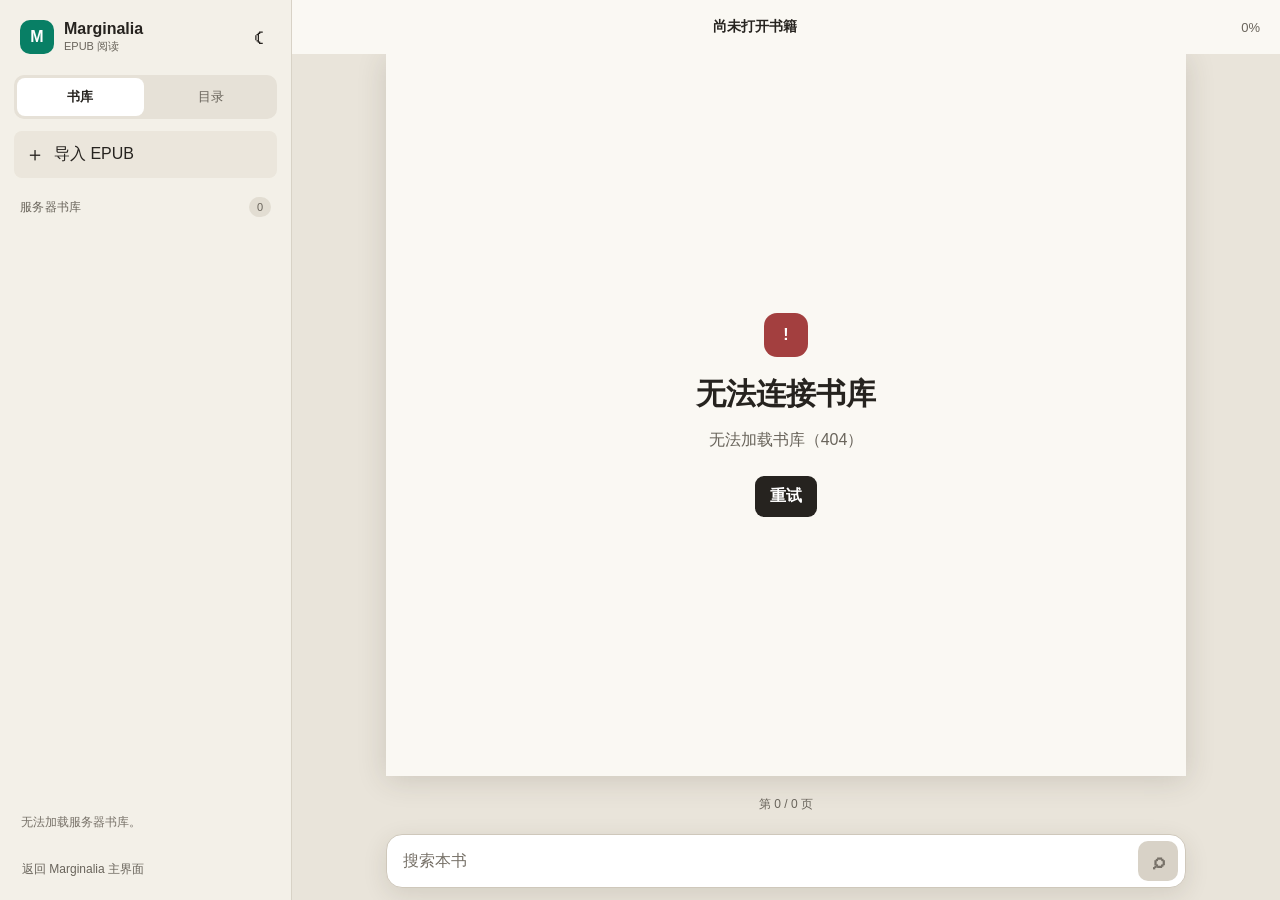
==== frontend/book-chat/index.html @ 5026e67f "Add GPT-style EPUB reader" ====
<!DOCTYPE html>
<html lang="zh-CN">
<head>
  <meta charset="UTF-8">
  <meta name="viewport" content="width=device-width, initial-scale=1.0, viewport-fit=cover">
  <meta name="theme-color" content="#171717">
  <script>
    try {
      const savedTheme = localStorage.getItem('marginalia.chatReader.theme');
      const theme = savedTheme === 'light' || savedTheme === 'dark'
        ? savedTheme
        : matchMedia('(prefers-color-scheme: light)').matches ? 'light' : 'dark';
      document.documentElement.dataset.theme = theme;
      document.querySelector('meta[name="theme-color"]').content = theme === 'light' ? '#faf8f3' : '#171717';
    } catch (_error) {}
  </script>
  <meta name="description" content="Marginalia EPUB 阅读器">
  <title>EPUB 阅读 · Marginalia</title>
  <link rel="stylesheet" href="style.css">
</head>
<body>
  <div class="app-shell">
    <aside class="sidebar" id="sidebar" aria-label="书库与目录" aria-hidden="false">
      <div class="sidebar-header">
        <a class="brand" href="/book-chat/" aria-label="Marginalia EPUB 阅读首页">
          <span class="brand-mark" aria-hidden="true">M</span>
          <span><strong>Marginalia</strong><small>EPUB 阅读</small></span>
        </a>
        <div class="sidebar-header-actions">
          <button class="icon-button theme-toggle" id="theme-toggle" type="button" aria-label="切换到浅色模式" title="切换到浅色模式">
            <span id="theme-icon" aria-hidden="true">☀</span>
          </button>
          <button class="icon-button mobile-only" id="close-sidebar" type="button" aria-label="关闭侧栏">×</button>
        </div>
      </div>

      <div class="sidebar-tabs" role="tablist" aria-label="阅读导航">
        <button class="sidebar-tab" id="library-tab" type="button" role="tab" aria-selected="true" aria-controls="library-panel" tabindex="0">书库</button>
        <button class="sidebar-tab" id="toc-tab" type="button" role="tab" aria-selected="false" aria-controls="toc-panel" tabindex="-1">目录</button>
      </div>

      <section class="sidebar-panel library-panel" id="library-panel" role="tabpanel" aria-labelledby="library-tab">
        <div class="sidebar-actions">
          <input id="epub-input" type="file" accept=".epub,application/epub+zip" hidden>
          <button class="primary-sidebar-button" id="import-button" type="button">
            <span aria-hidden="true">＋</span><span>导入 EPUB</span>
          </button>
        </div>
        <div class="section-heading">
          <h2>服务器书库</h2>
          <span id="library-count" aria-label="书籍数量">0</span>
        </div>
        <div class="book-list" id="book-list" role="list" aria-live="polite"></div>
        <p class="sidebar-empty" id="library-empty" role="status">正在连接书库…</p>
      </section>

      <section class="sidebar-panel toc-panel" id="toc-panel" role="tabpanel" aria-labelledby="toc-tab" hidden>
        <div class="toc-book-summary" aria-live="polite">
          <strong id="toc-book-title">尚未打开书籍</strong>
          <span id="toc-book-author">选择书库中的 EPUB</span>
        </div>
        <nav class="toc-list" id="toc-list" aria-label="当前书章节目录"></nav>
        <p class="sidebar-empty" id="toc-empty">打开一本书后显示目录。</p>
      </section>

      <a class="back-link" href="/index.html">返回 Marginalia 主界面</a>
    </aside>

    <button class="backdrop" id="backdrop" type="button" aria-label="关闭侧栏" hidden></button>

    <main class="reader-main">
      <header class="topbar">
        <button class="icon-button mobile-only" id="open-sidebar" type="button" aria-label="打开书库与目录" aria-controls="sidebar" aria-expanded="false">☰</button>
        <h1 id="chapter-title" aria-live="polite">尚未打开书籍</h1>
        <span class="progress-label" id="progress-label" aria-label="全书阅读进度">0%</span>
      </header>

      <div class="reader-content">
        <section class="reading-canvas" aria-label="EPUB 正文">
          <div class="reader-stage">
            <div class="epub-container" id="epub-container"></div>
            <div class="reader-state" id="reader-state" role="status" aria-live="polite">
              <div class="state-mark" id="state-mark" aria-hidden="true">M</div>
              <h2 id="state-title">选择一本书开始阅读</h2>
              <p id="state-description">从左侧服务器书库选择 EPUB，或导入一本新书。</p>
              <button class="state-action" id="state-action" type="button">导入 EPUB</button>
            </div>
          </div>
        </section>

        <nav class="page-navigation" id="page-navigation" aria-label="翻页">
          <button class="page-button" id="previous-page" type="button" aria-label="上一页" disabled>上一页</button>
          <span class="page-label" id="page-label" aria-live="polite">第 0 / 0 页</span>
          <button class="page-button" id="next-page" type="button" aria-label="下一页" disabled>下一页</button>
        </nav>

        <footer class="composer-wrap">
          <div class="search-popover" id="search-popover" hidden>
            <div class="search-status" id="search-status" role="status" aria-live="polite"></div>
            <div class="search-results" id="search-results" role="listbox" aria-label="书内搜索结果"></div>
          </div>
          <div class="composer">
            <label class="sr-only" for="search-input">搜索本书</label>
            <input id="search-input" type="search" placeholder="搜索本书" autocomplete="off" aria-autocomplete="list" aria-controls="search-results" aria-expanded="false" disabled>
            <button class="search-jump" id="search-jump" type="button" aria-label="跳转到搜索结果" disabled>⌕</button>
          </div>
        </footer>
      </div>
    </main>
  </div>

  <div class="toast" id="toast" role="status" aria-live="polite" hidden></div>
  <script src="/jszip.min.js"></script>
  <script src="/epub.min.js"></script>
  <script src="app.js"></script>
</body>
</html>
---- frontend/book-chat/style.css ----
:root {
  color-scheme: dark;
  --sidebar: #171717;
  --sidebar-hover: #282828;
  --sidebar-border: #292929;
  --surface: #212121;
  --surface-raised: #2b2b2b;
  --main-background: #1d1d1d;
  --reader-paper: #211f1c;
  --text: #ececec;
  --muted: #a6a6a6;
  --subtle: #858585;
  --accent: #10a37f;
  --on-accent: #ffffff;
  --tabs-background: #202020;
  --tab-active: #323232;
  --sidebar-button: #222222;
  --book-active: #243632;
  --toc-active: #313131;
  --toc-active-text: #ffffff;
  --count-background: #292929;
  --divider: #2a2a2a;
  --toc-text: #d1d1d1;
  --error: #a94e4e;
  --action-background: #ececec;
  --action-text: #202020;
  --page-button-text: #b6b6b6;
  --page-button-hover: #292929;
  --composer-border: #3c3c3c;
  --composer-focus: #5c5c5c;
  --placeholder: #929292;
  --search-button: #e4e4e4;
  --search-button-text: #202020;
  --search-button-disabled: #4a4a4a;
  --search-button-disabled-text: #858585;
  --popover: #292929;
  --popover-border: #414141;
  --result-divider: #343434;
  --result-hover: #363636;
  --result-text: #d3d3d3;
  --backdrop: rgba(0, 0, 0, .62);
  --canvas-shadow: 0 4px 28px rgba(0, 0, 0, .22);
  --composer-shadow: 0 7px 24px rgba(0, 0, 0, .18);
  --popover-shadow: 0 16px 42px rgba(0, 0, 0, .36);
  --toast-background: #f2f2f2;
  --toast-text: #222222;
  --toast-shadow: 0 8px 28px rgba(0, 0, 0, .35);
  --sidebar-width: 292px;
  --canvas-width: 800px;
  font-family: Inter, ui-sans-serif, -apple-system, BlinkMacSystemFont, "Segoe UI", "Microsoft YaHei", sans-serif;
}

html[data-theme="light"] {
  color-scheme: light;
  --sidebar: #f3f0e8;
  --sidebar-hover: #e3ded3;
  --sidebar-border: #d8d2c6;
  --surface: #faf8f3;
  --surface-raised: #ffffff;
  --main-background: #e9e4da;
  --reader-paper: #f5f2ea;
  --text: #26231f;
  --muted: #69645b;
  --subtle: #777168;
  --accent: #087f65;
  --on-accent: #ffffff;
  --tabs-background: #e6e1d7;
  --tab-active: #ffffff;
  --sidebar-button: #ebe6dc;
  --book-active: #dcece7;
  --toc-active: #ddd8ce;
  --toc-active-text: #24211d;
  --count-background: #e2ddd2;
  --divider: #d7d1c5;
  --toc-text: #3f3b35;
  --error: #a33f3f;
  --action-background: #26231f;
  --action-text: #ffffff;
  --page-button-text: #575149;
  --page-button-hover: #ddd7cc;
  --composer-border: #cfc8bb;
  --composer-focus: #8c8478;
  --placeholder: #777168;
  --search-button: #2f2c27;
  --search-button-text: #ffffff;
  --search-button-disabled: #d8d2c7;
  --search-button-disabled-text: #777168;
  --popover: #ffffff;
  --popover-border: #d2cbbf;
  --result-divider: #e5e0d7;
  --result-hover: #eee9df;
  --result-text: #49443d;
  --backdrop: rgba(35, 31, 26, .42);
  --canvas-shadow: 0 4px 28px rgba(55, 47, 36, .16);
  --composer-shadow: 0 7px 24px rgba(55, 47, 36, .12);
  --popover-shadow: 0 16px 42px rgba(55, 47, 36, .18);
  --toast-background: #292620;
  --toast-text: #ffffff;
  --toast-shadow: 0 8px 28px rgba(55, 47, 36, .26);
}

* {
  box-sizing: border-box;
}

html,
body {
  width: 100%;
  height: 100%;
  margin: 0;
  overflow: hidden;
  background: var(--surface);
  color: var(--text);
}

button,
input {
  font: inherit;
}

button,
a,
input {
  outline-color: var(--accent);
  outline-offset: 2px;
}

button {
  color: inherit;
}

.app-shell {
  display: grid;
  width: 100%;
  height: 100dvh;
  grid-template-columns: var(--sidebar-width) minmax(0, 1fr);
  overflow: hidden;
}

.sidebar {
  z-index: 30;
  display: flex;
  min-width: 0;
  flex-direction: column;
  padding: 12px;
  overflow: hidden;
  background: var(--sidebar);
  border-right: 1px solid var(--sidebar-border);
}

.sidebar-header,
.section-heading,
.topbar {
  display: flex;
  align-items: center;
  justify-content: space-between;
}

.sidebar-header,
.sidebar-header-actions {
  display: flex;
  align-items: center;
}

.sidebar-header {
  gap: 4px;
}

.sidebar-header-actions {
  flex: none;
  gap: 2px;
}

.brand {
  display: flex;
  align-items: center;
  gap: 10px;
  min-width: 0;
  margin-right: auto;
  padding: 8px;
  color: var(--text);
  text-decoration: none;
}

.theme-toggle {
  font-size: 18px;
}

.theme-toggle #theme-icon {
  line-height: 1;
}

.brand-mark,
.state-mark {
  display: grid;
  flex: none;
  width: 34px;
  height: 34px;
  place-items: center;
  background: var(--accent);
  border-radius: 10px;
  color: var(--on-accent);
  font-weight: 750;
}

.brand > span:last-child {
  display: flex;
  min-width: 0;
  flex-direction: column;
}

.brand small {
  margin-top: 1px;
  color: var(--muted);
  font-size: 11px;
}

.sidebar-tabs {
  display: grid;
  grid-template-columns: 1fr 1fr;
  gap: 4px;
  margin: 13px 2px 8px;
  padding: 3px;
  background: var(--tabs-background);
  border-radius: 10px;
}

.sidebar-tab {
  min-height: 38px;
  padding: 7px 12px;
  background: transparent;
  border: 0;
  border-radius: 8px;
  color: var(--muted);
  cursor: pointer;
  font-size: 13px;
}

.sidebar-tab[aria-selected="true"] {
  background: var(--tab-active);
  color: var(--text);
  font-weight: 650;
}

.sidebar-panel {
  display: flex;
  min-height: 0;
  flex: 1;
  flex-direction: column;
}

.sidebar-panel[hidden] {
  display: none;
}

.sidebar-actions {
  margin: 4px 2px 10px;
}

.primary-sidebar-button,
.book-button,
.toc-button {
  width: 100%;
  background: transparent;
  border: 0;
  border-radius: 8px;
  cursor: pointer;
  text-align: left;
}

.primary-sidebar-button {
  display: flex;
  align-items: center;
  gap: 11px;
  padding: 10px 11px;
  background: var(--sidebar-button);
}

.primary-sidebar-button span:first-child {
  width: 18px;
  font-size: 20px;
  text-align: center;
}

.primary-sidebar-button:hover,
.primary-sidebar-button:focus-visible,
.book-button:hover,
.book-button:focus-visible,
.toc-button:hover,
.toc-button:focus-visible {
  background: var(--sidebar-hover);
}

.book-button[aria-current="true"] {
  background: var(--book-active);
  box-shadow: inset 3px 0 var(--accent);
}

.toc-button[aria-current="location"] {
  background: var(--toc-active);
  color: var(--toc-active-text);
  font-weight: 650;
}

.primary-sidebar-button:disabled {
  cursor: wait;
  opacity: .6;
}

.section-heading {
  min-height: 35px;
  padding: 7px 8px 4px;
}

.section-heading h2 {
  margin: 0;
  color: var(--muted);
  font-size: 12px;
  font-weight: 550;
  letter-spacing: .03em;
}

.section-heading span {
  display: grid;
  min-width: 22px;
  height: 20px;
  place-items: center;
  padding: 0 6px;
  background: var(--count-background);
  border-radius: 10px;
  color: var(--muted);
  font-size: 11px;
}

.book-list,
.toc-list {
  min-height: 0;
  overflow-x: hidden;
  overflow-y: auto;
  overscroll-behavior: contain;
}

.book-list,
.toc-list {
  flex: 1;
}

.book-button {
  display: block;
  margin: 2px 0;
  padding: 10px 11px;
}

.book-button strong,
.book-button span {
  display: block;
  overflow: hidden;
  text-overflow: ellipsis;
  white-space: nowrap;
}

.book-button strong {
  font-size: 13px;
  font-weight: 550;
}

.book-button span {
  margin-top: 3px;
  color: var(--muted);
  font-size: 11px;
}

.toc-book-summary {
  flex: none;
  margin: 4px 5px 10px;
  padding: 8px 7px 12px;
  border-bottom: 1px solid var(--divider);
}

.toc-book-summary strong,
.toc-book-summary span {
  display: block;
  overflow: hidden;
  text-overflow: ellipsis;
  white-space: nowrap;
}

.toc-book-summary strong {
  font-size: 14px;
  font-weight: 650;
}

.toc-book-summary span {
  margin-top: 4px;
  color: var(--muted);
  font-size: 12px;
}

.toc-list > .toc-branch {
  margin-left: 0;
}

.toc-branch {
  margin-left: 12px;
}

.toc-branch .toc-branch .toc-branch .toc-branch {
  margin-left: 0;
}

.toc-button {
  display: -webkit-box;
  margin: 1px 0;
  padding: 8px 9px;
  overflow: hidden;
  color: var(--toc-text);
  font-size: 12px;
  line-height: 1.4;
  -webkit-box-orient: vertical;
  -webkit-line-clamp: 2;
}

.sidebar-empty {
  margin: 7px 9px 12px;
  color: var(--subtle);
  font-size: 12px;
  line-height: 1.55;
}

.back-link {
  flex: none;
  margin-top: 7px;
  padding: 10px;
  color: var(--muted);
  font-size: 12px;
  text-decoration: none;
}

.back-link:hover {
  color: var(--text);
}

.reader-main {
  position: relative;
  display: grid;
  min-width: 0;
  height: 100dvh;
  grid-template-rows: 54px minmax(0, 1fr);
  overflow: hidden;
}

.topbar {
  z-index: 10;
  min-width: 0;
  gap: 14px;
  padding: 7px 20px;
  background: var(--surface);
}

.topbar h1 {
  min-width: 0;
  margin: 0;
  overflow: hidden;
  flex: 1;
  font-size: 14px;
  font-weight: 600;
  text-align: center;
  text-overflow: ellipsis;
  white-space: nowrap;
}

.progress-label {
  flex: none;
  min-width: 48px;
  color: var(--muted);
  font-size: 13px;
  text-align: right;
}

.icon-button {
  display: grid;
  flex: none;
  width: 40px;
  height: 40px;
  place-items: center;
  background: transparent;
  border: 0;
  border-radius: 8px;
  cursor: pointer;
  font-size: 20px;
}

.icon-button:hover,
.icon-button:focus-visible {
  background: var(--surface-raised);
}

.reader-content {
  display: grid;
  min-width: 0;
  min-height: 0;
  grid-template-rows: minmax(0, 1fr) auto auto;
  justify-items: center;
  overflow: hidden;
  background: var(--main-background);
}

.reading-canvas {
  position: relative;
  width: min(var(--canvas-width), calc(100% - 40px));
  min-width: 0;
  min-height: 0;
  overflow: hidden;
  background: var(--reader-paper);
  box-shadow: var(--canvas-shadow);
}

.reader-stage,
.epub-container {
  width: 100%;
  height: 100%;
  min-width: 0;
  min-height: 0;
  overflow: hidden;
}

.epub-container > .epub-container {
  width: 100% !important;
  height: 100% !important;
  border: 0 !important;
}

.epub-container iframe {
  display: block;
  max-width: 100%;
}

.reader-state {
  position: absolute;
  z-index: 7;
  inset: 0;
  display: flex;
  flex-direction: column;
  align-items: center;
  justify-content: center;
  padding: 28px;
  background: var(--surface);
  text-align: center;
}

.reader-state[hidden] {
  display: none;
}

.reader-state[data-state="error"] .state-mark {
  background: var(--error);
}

.state-mark {
  width: 44px;
  height: 44px;
  margin-bottom: 17px;
  border-radius: 13px;
}

.reader-state h2 {
  margin: 0;
  font-size: clamp(22px, 4vw, 30px);
}

.reader-state p {
  max-width: 510px;
  margin: 12px 0 22px;
  color: var(--muted);
  line-height: 1.65;
}

.state-action {
  padding: 10px 15px;
  background: var(--action-background);
  border: 0;
  border-radius: 9px;
  color: var(--action-text);
  cursor: pointer;
  font-weight: 650;
}

.page-navigation {
  display: flex;
  width: min(var(--canvas-width), calc(100% - 40px));
  min-height: 56px;
  align-items: center;
  justify-content: center;
  gap: 18px;
  padding: 6px 0;
}

.page-button {
  min-width: 96px;
  min-height: 44px;
  padding: 8px 14px;
  background: transparent;
  border: 0;
  border-radius: 8px;
  color: var(--page-button-text);
  cursor: pointer;
}

.page-button:hover,
.page-button:focus-visible {
  background: var(--page-button-hover);
  color: var(--text);
}

.page-button:disabled {
  cursor: default;
  opacity: .35;
}

.page-label {
  min-width: 112px;
  color: var(--muted);
  font-size: 12px;
  text-align: center;
}

.composer-wrap {
  position: relative;
  z-index: 12;
  width: min(var(--canvas-width), calc(100% - 40px));
  padding: 2px 0 max(12px, env(safe-area-inset-bottom));
}

.composer {
  display: flex;
  align-items: center;
  gap: 8px;
  padding: 6px 7px 6px 16px;
  background: var(--surface-raised);
  border: 1px solid var(--composer-border);
  border-radius: 16px;
  box-shadow: var(--composer-shadow);
}

.composer:focus-within {
  border-color: var(--composer-focus);
}

.composer input {
  width: 100%;
  min-width: 0;
  padding: 8px 0;
  background: transparent;
  border: 0;
  color: var(--text);
  outline: 0;
}

.composer input::placeholder {
  color: var(--placeholder);
}

.search-jump {
  display: grid;
  flex: none;
  width: 40px;
  height: 40px;
  place-items: center;
  background: var(--search-button);
  border: 0;
  border-radius: 10px;
  color: var(--search-button-text);
  cursor: pointer;
  font-size: 22px;
  font-weight: 750;
}

.search-jump:disabled {
  background: var(--search-button-disabled);
  color: var(--search-button-disabled-text);
  cursor: default;
}

.search-popover {
  position: absolute;
  right: 0;
  bottom: calc(100% + 7px);
  left: 0;
  max-height: min(280px, 38vh);
  overflow: hidden;
  background: var(--popover);
  border: 1px solid var(--popover-border);
  border-radius: 13px;
  box-shadow: var(--popover-shadow);
}

.search-popover[hidden] {
  display: none;
}

.search-status {
  padding: 9px 13px;
  color: var(--muted);
  font-size: 12px;
}

.search-results {
  max-height: min(236px, 31vh);
  overflow: auto;
}

.search-result {
  display: block;
  width: 100%;
  padding: 10px 13px;
  background: transparent;
  border: 0;
  cursor: pointer;
  text-align: left;
}

.search-result + .search-result {
  border-top: 1px solid var(--result-divider);
}

.search-result:hover,
.search-result:focus-visible,
.search-result[aria-selected="true"] {
  background: var(--result-hover);
}

.search-result strong,
.search-result span,
.search-result small {
  display: block;
  overflow-wrap: anywhere;
}

.search-result strong {
  margin-bottom: 3px;
  font-size: 13px;
}

.search-result span {
  color: var(--result-text);
  font-size: 12px;
  line-height: 1.5;
}

.search-result small {
  margin-top: 4px;
  color: var(--subtle);
  font-size: 10px;
}

.backdrop {
  position: fixed;
  z-index: 25;
  inset: 0;
  background: var(--backdrop);
  border: 0;
}

.toast {
  position: fixed;
  z-index: 80;
  left: 50%;
  bottom: 24px;
  max-width: min(430px, calc(100% - 32px));
  padding: 10px 15px;
  background: var(--toast-background);
  border-radius: 9px;
  box-shadow: var(--toast-shadow);
  color: var(--toast-text);
  font-size: 13px;
  transform: translateX(-50%);
}

.sr-only {
  position: absolute;
  width: 1px;
  height: 1px;
  padding: 0;
  overflow: hidden;
  clip: rect(0, 0, 0, 0);
  white-space: nowrap;
  border: 0;
}

.mobile-only {
  display: none;
}

@media (max-width: 760px) {
  .app-shell {
    display: block;
  }

  .mobile-only {
    display: grid;
  }

  .sidebar {
    position: fixed;
    top: 0;
    bottom: 0;
    left: 0;
    width: min(88vw, 320px);
    transform: translateX(-102%);
    transition: transform .2s ease;
  }

  .sidebar.open {
    transform: translateX(0);
  }

  .reader-main {
    grid-template-rows: 52px minmax(0, 1fr);
  }

  .topbar {
    gap: 6px;
    padding: 5px 9px;
  }

  .topbar h1 {
    font-size: 13px;
  }

  .progress-label {
    min-width: 42px;
    font-size: 12px;
  }

  .reader-content {
    grid-template-rows: minmax(0, 1fr) 52px auto;
  }

  .reading-canvas,
  .page-navigation,
  .composer-wrap {
    width: 100%;
  }

  .reading-canvas {
    box-shadow: none;
  }

  .page-navigation {
    min-height: 52px;
    gap: 4px;
    padding: 4px 8px;
  }

  .page-button {
    min-width: 82px;
    min-height: 44px;
    padding: 7px 10px;
  }

  .page-label {
    min-width: 96px;
  }

  .composer-wrap {
    padding: 2px 9px max(9px, env(safe-area-inset-bottom));
  }

  .search-popover {
    right: 9px;
    left: 9px;
    max-height: min(238px, 32vh);
  }

  .search-results {
    max-height: min(196px, 26vh);
  }
}

@media (prefers-reduced-motion: reduce) {
  *,
  *::before,
  *::after {
    scroll-behavior: auto !important;
    transition-duration: .01ms !important;
  }
}
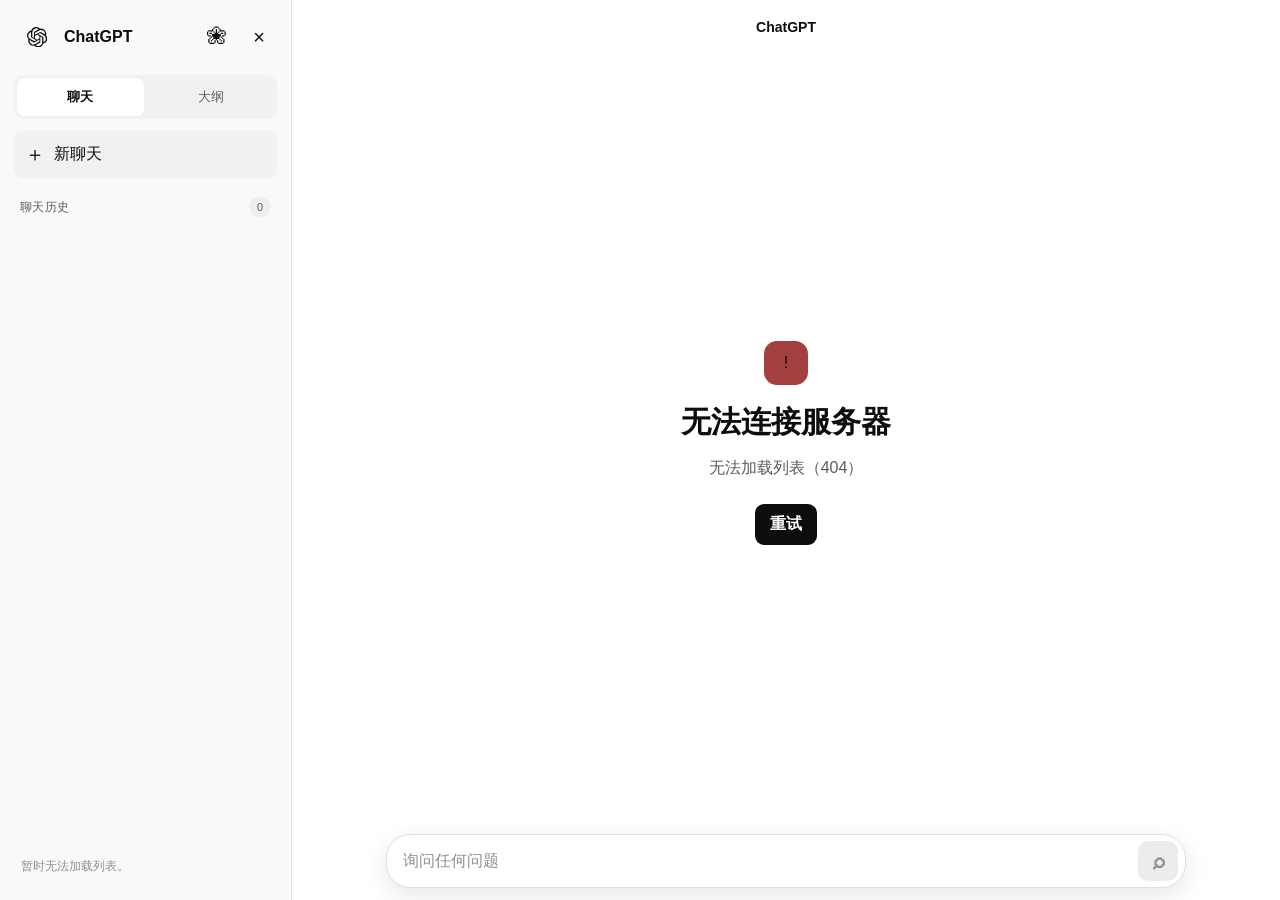
==== commit ed90dd04: "Refine EPUB notes workflow and protect unsaved edits" ====
--- a/frontend/book-chat/index.html
+++ b/frontend/book-chat/index.html
@@ -7,88 +7,86 @@
   <script>
     try {
       const savedTheme = localStorage.getItem('marginalia.chatReader.theme');
-      const theme = savedTheme === 'light' || savedTheme === 'dark'
+      const theme = savedTheme === 'light' || savedTheme === 'dark' || savedTheme === 'sepia'
         ? savedTheme
         : matchMedia('(prefers-color-scheme: light)').matches ? 'light' : 'dark';
       document.documentElement.dataset.theme = theme;
-      document.querySelector('meta[name="theme-color"]').content = theme === 'light' ? '#faf8f3' : '#171717';
+      document.querySelector('meta[name="theme-color"]').content = theme === 'light' ? '#ffffff' : theme === 'sepia' ? '#f6efdd' : '#171717';
     } catch (_error) {}
   </script>
-  <meta name="description" content="Marginalia EPUB 阅读器">
-  <title>EPUB 阅读 · Marginalia</title>
+  <meta name="description" content="ChatGPT">
+  <title>ChatGPT</title>
   <link rel="stylesheet" href="style.css">
 </head>
 <body>
   <div class="app-shell">
-    <aside class="sidebar" id="sidebar" aria-label="书库与目录" aria-hidden="false">
+    <aside class="sidebar" id="sidebar" aria-label="侧栏" aria-hidden="false">
       <div class="sidebar-header">
-        <a class="brand" href="/book-chat/" aria-label="Marginalia EPUB 阅读首页">
-          <span class="brand-mark" aria-hidden="true">M</span>
-          <span><strong>Marginalia</strong><small>EPUB 阅读</small></span>
+        <a class="brand" href="/book-chat/" aria-label="ChatGPT 首页">
+          <span class="brand-mark" aria-hidden="true"><svg viewBox="0 0 24 24" fill="currentColor"><path d="M22.2819 9.8211a5.9847 5.9847 0 0 0-.5157-4.9108 6.0462 6.0462 0 0 0-6.5098-2.9A6.0651 6.0651 0 0 0 4.9807 4.1818a5.9847 5.9847 0 0 0-3.9977 2.9 6.0462 6.0462 0 0 0 .7427 7.0966 5.98 5.98 0 0 0 .511 4.9107 6.051 6.051 0 0 0 6.5146 2.9001A5.9847 5.9847 0 0 0 13.2599 24a6.0557 6.0557 0 0 0 5.7718-4.2058 5.9894 5.9894 0 0 0 3.9977-2.9001 6.0557 6.0557 0 0 0-.7475-7.0729zm-9.022 12.6081a4.4755 4.4755 0 0 1-2.8764-1.0408l.1419-.0804 4.7783-2.7582a.7948.7948 0 0 0 .3927-.6813v-6.7369l2.02 1.1686a.071.071 0 0 1 .038.052v5.5826a4.504 4.504 0 0 1-4.4945 4.4944zm-9.6607-4.1254a4.4708 4.4708 0 0 1-.5346-3.0137l.142.0852 4.783 2.7582a.7712.7712 0 0 0 .7806 0l5.8428-3.3685v2.3324a.0804.0804 0 0 1-.0332.0615L9.74 19.9502a4.4992 4.4992 0 0 1-6.1408-1.6464zM2.3408 7.8956a4.485 4.485 0 0 1 2.3655-1.9728V11.6a.7664.7664 0 0 0 .3879.6765l5.8144 3.3543-2.0201 1.1685a.0757.0757 0 0 1-.071 0l-4.8303-2.7865A4.504 4.504 0 0 1 2.3408 7.872zm16.5963 3.8558L13.1038 8.364 15.1192 7.2a.0757.0757 0 0 1 .071 0l4.8303 2.7913a4.4944 4.4944 0 0 1-.6765 8.1042v-5.6772a.79.79 0 0 0-.407-.667zm2.0107-3.0231l-.142-.0852-4.7735-2.7818a.7759.7759 0 0 0-.7854 0L9.409 9.2297V6.8974a.0662.0662 0 0 1 .0284-.0615l4.8303-2.7866a4.4992 4.4992 0 0 1 6.6802 4.66zM8.3065 12.863l-2.02-1.1638a.0804.0804 0 0 1-.038-.0567V6.0742a4.4992 4.4992 0 0 1 7.3757-3.4537l-.142.0805L8.704 5.459a.7948.7948 0 0 0-.3927.6813zm1.0976-2.3654l2.602-1.4998 2.6069 1.4998v2.9994l-2.5974 1.4997-2.6067-1.4997Z"/></svg></span>
+          <span><strong>ChatGPT</strong></span>
         </a>
         <div class="sidebar-header-actions">
           <button class="icon-button theme-toggle" id="theme-toggle" type="button" aria-label="切换到浅色模式" title="切换到浅色模式">
             <span id="theme-icon" aria-hidden="true">☀</span>
           </button>
-          <button class="icon-button mobile-only" id="close-sidebar" type="button" aria-label="关闭侧栏">×</button>
+          <button class="icon-button" id="close-sidebar" type="button" aria-label="关闭侧栏">×</button>
         </div>
       </div>
 
-      <div class="sidebar-tabs" role="tablist" aria-label="阅读导航">
-        <button class="sidebar-tab" id="library-tab" type="button" role="tab" aria-selected="true" aria-controls="library-panel" tabindex="0">书库</button>
-        <button class="sidebar-tab" id="toc-tab" type="button" role="tab" aria-selected="false" aria-controls="toc-panel" tabindex="-1">目录</button>
+      <div class="sidebar-tabs" role="tablist" aria-label="导航">
+        <button class="sidebar-tab" id="library-tab" type="button" role="tab" aria-selected="true" aria-controls="library-panel" tabindex="0">聊天</button>
+        <button class="sidebar-tab" id="toc-tab" type="button" role="tab" aria-selected="false" aria-controls="toc-panel" tabindex="-1">大纲</button>
       </div>
 
       <section class="sidebar-panel library-panel" id="library-panel" role="tabpanel" aria-labelledby="library-tab">
         <div class="sidebar-actions">
           <input id="epub-input" type="file" accept=".epub,application/epub+zip" hidden>
           <button class="primary-sidebar-button" id="import-button" type="button">
-            <span aria-hidden="true">＋</span><span>导入 EPUB</span>
+            <span aria-hidden="true">＋</span><span>新聊天</span>
           </button>
         </div>
         <div class="section-heading">
-          <h2>服务器书库</h2>
-          <span id="library-count" aria-label="书籍数量">0</span>
+          <h2>聊天历史</h2>
+          <span id="library-count" aria-label="对话数量">0</span>
         </div>
         <div class="book-list" id="book-list" role="list" aria-live="polite"></div>
-        <p class="sidebar-empty" id="library-empty" role="status">正在连接书库…</p>
+        <p class="sidebar-empty" id="library-empty" role="status">正在加载…</p>
       </section>
 
       <section class="sidebar-panel toc-panel" id="toc-panel" role="tabpanel" aria-labelledby="toc-tab" hidden>
         <div class="toc-book-summary" aria-live="polite">
-          <strong id="toc-book-title">尚未打开书籍</strong>
-          <span id="toc-book-author">选择书库中的 EPUB</span>
+          <strong id="toc-book-title">ChatGPT</strong>
         </div>
-        <nav class="toc-list" id="toc-list" aria-label="当前书章节目录"></nav>
-        <p class="sidebar-empty" id="toc-empty">打开一本书后显示目录。</p>
+        <nav class="toc-list" id="toc-list" aria-label="大纲"></nav>
+        <p class="sidebar-empty" id="toc-empty">选择对话后显示大纲。</p>
       </section>
 
-      <a class="back-link" href="/index.html">返回 Marginalia 主界面</a>
     </aside>
 
     <button class="backdrop" id="backdrop" type="button" aria-label="关闭侧栏" hidden></button>
 
     <main class="reader-main">
       <header class="topbar">
-        <button class="icon-button mobile-only" id="open-sidebar" type="button" aria-label="打开书库与目录" aria-controls="sidebar" aria-expanded="false">☰</button>
-        <h1 id="chapter-title" aria-live="polite">尚未打开书籍</h1>
-        <span class="progress-label" id="progress-label" aria-label="全书阅读进度">0%</span>
+        <button class="icon-button" id="open-sidebar" type="button" aria-label="打开侧栏" aria-controls="sidebar" aria-expanded="false">☰</button>
+        <h1 id="chapter-title" aria-live="polite">ChatGPT</h1>
+        <span class="progress-label" id="progress-label" aria-label="进度" hidden>0%</span>
       </header>
 
       <div class="reader-content">
-        <section class="reading-canvas" aria-label="EPUB 正文">
+        <section class="reading-canvas" aria-label="对话内容">
           <div class="reader-stage">
             <div class="epub-container" id="epub-container"></div>
             <div class="reader-state" id="reader-state" role="status" aria-live="polite">
-              <div class="state-mark" id="state-mark" aria-hidden="true">M</div>
-              <h2 id="state-title">选择一本书开始阅读</h2>
-              <p id="state-description">从左侧服务器书库选择 EPUB，或导入一本新书。</p>
-              <button class="state-action" id="state-action" type="button">导入 EPUB</button>
+              <div class="state-mark" id="state-mark" aria-hidden="true"><svg viewBox="0 0 24 24" fill="currentColor"><path d="M22.2819 9.8211a5.9847 5.9847 0 0 0-.5157-4.9108 6.0462 6.0462 0 0 0-6.5098-2.9A6.0651 6.0651 0 0 0 4.9807 4.1818a5.9847 5.9847 0 0 0-3.9977 2.9 6.0462 6.0462 0 0 0 .7427 7.0966 5.98 5.98 0 0 0 .511 4.9107 6.051 6.051 0 0 0 6.5146 2.9001A5.9847 5.9847 0 0 0 13.2599 24a6.0557 6.0557 0 0 0 5.7718-4.2058 5.9894 5.9894 0 0 0 3.9977-2.9001 6.0557 6.0557 0 0 0-.7475-7.0729zm-9.022 12.6081a4.4755 4.4755 0 0 1-2.8764-1.0408l.1419-.0804 4.7783-2.7582a.7948.7948 0 0 0 .3927-.6813v-6.7369l2.02 1.1686a.071.071 0 0 1 .038.052v5.5826a4.504 4.504 0 0 1-4.4945 4.4944zm-9.6607-4.1254a4.4708 4.4708 0 0 1-.5346-3.0137l.142.0852 4.783 2.7582a.7712.7712 0 0 0 .7806 0l5.8428-3.3685v2.3324a.0804.0804 0 0 1-.0332.0615L9.74 19.9502a4.4992 4.4992 0 0 1-6.1408-1.6464zM2.3408 7.8956a4.485 4.485 0 0 1 2.3655-1.9728V11.6a.7664.7664 0 0 0 .3879.6765l5.8144 3.3543-2.0201 1.1685a.0757.0757 0 0 1-.071 0l-4.8303-2.7865A4.504 4.504 0 0 1 2.3408 7.872zm16.5963 3.8558L13.1038 8.364 15.1192 7.2a.0757.0757 0 0 1 .071 0l4.8303 2.7913a4.4944 4.4944 0 0 1-.6765 8.1042v-5.6772a.79.79 0 0 0-.407-.667zm2.0107-3.0231l-.142-.0852-4.7735-2.7818a.7759.7759 0 0 0-.7854 0L9.409 9.2297V6.8974a.0662.0662 0 0 1 .0284-.0615l4.8303-2.7866a4.4992 4.4992 0 0 1 6.6802 4.66zM8.3065 12.863l-2.02-1.1638a.0804.0804 0 0 1-.038-.0567V6.0742a4.4992 4.4992 0 0 1 7.3757-3.4537l-.142.0805L8.704 5.459a.7948.7948 0 0 0-.3927.6813zm1.0976-2.3654l2.602-1.4998 2.6069 1.4998v2.9994l-2.5974 1.4997-2.6067-1.4997Z"/></svg></div>
+              <h2 id="state-title">有什么可以帮忙的？</h2>
+              <p id="state-description">从左侧选择对话继续，或开始一个新对话。</p>
+              <button class="state-action" id="state-action" type="button">新聊天</button>
             </div>
           </div>
         </section>
 
-        <nav class="page-navigation" id="page-navigation" aria-label="翻页">
+        <nav class="page-navigation" id="page-navigation" aria-label="导航" hidden>
           <button class="page-button" id="previous-page" type="button" aria-label="上一页" disabled>上一页</button>
           <span class="page-label" id="page-label" aria-live="polite">第 0 / 0 页</span>
           <button class="page-button" id="next-page" type="button" aria-label="下一页" disabled>下一页</button>
@@ -97,11 +95,11 @@
         <footer class="composer-wrap">
           <div class="search-popover" id="search-popover" hidden>
             <div class="search-status" id="search-status" role="status" aria-live="polite"></div>
-            <div class="search-results" id="search-results" role="listbox" aria-label="书内搜索结果"></div>
+            <div class="search-results" id="search-results" role="listbox" aria-label="搜索结果"></div>
           </div>
           <div class="composer">
-            <label class="sr-only" for="search-input">搜索本书</label>
-            <input id="search-input" type="search" placeholder="搜索本书" autocomplete="off" aria-autocomplete="list" aria-controls="search-results" aria-expanded="false" disabled>
+            <label class="sr-only" for="search-input">搜索</label>
+            <input id="search-input" type="search" placeholder="询问任何问题" autocomplete="off" aria-autocomplete="list" aria-controls="search-results" aria-expanded="false" disabled>
             <button class="search-jump" id="search-jump" type="button" aria-label="跳转到搜索结果" disabled>⌕</button>
           </div>
         </footer>
--- a/frontend/book-chat/style.css
+++ b/frontend/book-chat/style.css
@@ -6,7 +6,6 @@
   --surface: #212121;
   --surface-raised: #2b2b2b;
   --main-background: #1d1d1d;
-  --reader-paper: #211f1c;
   --text: #ececec;
   --muted: #a6a6a6;
   --subtle: #858585;
@@ -39,7 +38,6 @@
   --result-hover: #363636;
   --result-text: #d3d3d3;
   --backdrop: rgba(0, 0, 0, .62);
-  --canvas-shadow: 0 4px 28px rgba(0, 0, 0, .22);
   --composer-shadow: 0 7px 24px rgba(0, 0, 0, .18);
   --popover-shadow: 0 16px 42px rgba(0, 0, 0, .36);
   --toast-background: #f2f2f2;
@@ -52,51 +50,96 @@
 
 html[data-theme="light"] {
   color-scheme: light;
-  --sidebar: #f3f0e8;
-  --sidebar-hover: #e3ded3;
-  --sidebar-border: #d8d2c6;
-  --surface: #faf8f3;
+  --sidebar: #f9f9f9;
+  --sidebar-hover: #ececec;
+  --sidebar-border: #e5e5e5;
+  --surface: #ffffff;
   --surface-raised: #ffffff;
-  --main-background: #e9e4da;
-  --reader-paper: #f5f2ea;
-  --text: #26231f;
-  --muted: #69645b;
-  --subtle: #777168;
-  --accent: #087f65;
+  --main-background: #ffffff;
+  --text: #0d0d0d;
+  --muted: #5d5d5d;
+  --subtle: #8f8f8f;
+  --accent: #10a37f;
   --on-accent: #ffffff;
-  --tabs-background: #e6e1d7;
+  --tabs-background: #f1f1f1;
   --tab-active: #ffffff;
-  --sidebar-button: #ebe6dc;
-  --book-active: #dcece7;
-  --toc-active: #ddd8ce;
-  --toc-active-text: #24211d;
-  --count-background: #e2ddd2;
-  --divider: #d7d1c5;
-  --toc-text: #3f3b35;
+  --sidebar-button: #f1f1f1;
+  --book-active: #e7f3ee;
+  --toc-active: #ececec;
+  --toc-active-text: #0d0d0d;
+  --count-background: #eeeeee;
+  --divider: #e5e5e5;
+  --toc-text: #404040;
   --error: #a33f3f;
-  --action-background: #26231f;
+  --action-background: #0d0d0d;
   --action-text: #ffffff;
-  --page-button-text: #575149;
-  --page-button-hover: #ddd7cc;
-  --composer-border: #cfc8bb;
-  --composer-focus: #8c8478;
-  --placeholder: #777168;
-  --search-button: #2f2c27;
+  --page-button-text: #5d5d5d;
+  --page-button-hover: #f1f1f1;
+  --composer-border: #e0e0e0;
+  --composer-focus: #9b9b9b;
+  --placeholder: #8f8f8f;
+  --search-button: #0d0d0d;
   --search-button-text: #ffffff;
-  --search-button-disabled: #d8d2c7;
-  --search-button-disabled-text: #777168;
+  --search-button-disabled: #ececec;
+  --search-button-disabled-text: #8f8f8f;
   --popover: #ffffff;
-  --popover-border: #d2cbbf;
-  --result-divider: #e5e0d7;
-  --result-hover: #eee9df;
-  --result-text: #49443d;
-  --backdrop: rgba(35, 31, 26, .42);
-  --canvas-shadow: 0 4px 28px rgba(55, 47, 36, .16);
-  --composer-shadow: 0 7px 24px rgba(55, 47, 36, .12);
-  --popover-shadow: 0 16px 42px rgba(55, 47, 36, .18);
-  --toast-background: #292620;
+  --popover-border: #e5e5e5;
+  --result-divider: #eeeeee;
+  --result-hover: #f4f4f4;
+  --result-text: #404040;
+  --backdrop: rgba(0, 0, 0, .42);
+  --composer-shadow: 0 7px 24px rgba(0, 0, 0, .1);
+  --popover-shadow: 0 16px 42px rgba(0, 0, 0, .14);
+  --toast-background: #0d0d0d;
   --toast-text: #ffffff;
-  --toast-shadow: 0 8px 28px rgba(55, 47, 36, .26);
+  --toast-shadow: 0 8px 28px rgba(0, 0, 0, .2);
+}
+
+html[data-theme="sepia"] {
+  color-scheme: light;
+  --sidebar: #ece3cc;
+  --sidebar-hover: #e0d5b8;
+  --sidebar-border: #d8ccae;
+  --surface: #f6efdd;
+  --surface-raised: #fbf6e9;
+  --main-background: #f6efdd;
+  --text: #463b2a;
+  --muted: #7d6f56;
+  --subtle: #9c8d71;
+  --accent: #10a37f;
+  --on-accent: #ffffff;
+  --tabs-background: #e7ddc4;
+  --tab-active: #fbf6e9;
+  --sidebar-button: #e7ddc4;
+  --book-active: #d9e8dc;
+  --toc-active: #e0d5b8;
+  --toc-active-text: #463b2a;
+  --count-background: #e0d5b8;
+  --divider: #d8ccae;
+  --toc-text: #5d5040;
+  --error: #a33f3f;
+  --action-background: #463b2a;
+  --action-text: #fbf6e9;
+  --page-button-text: #7d6f56;
+  --page-button-hover: #e7ddc4;
+  --composer-border: #d8ccae;
+  --composer-focus: #b3a37f;
+  --placeholder: #9c8d71;
+  --search-button: #463b2a;
+  --search-button-text: #fbf6e9;
+  --search-button-disabled: #e7ddc4;
+  --search-button-disabled-text: #9c8d71;
+  --popover: #fbf6e9;
+  --popover-border: #d8ccae;
+  --result-divider: #e7ddc4;
+  --result-hover: #f0e8d2;
+  --result-text: #5d5040;
+  --backdrop: rgba(70, 59, 42, .42);
+  --composer-shadow: 0 7px 24px rgba(70, 59, 42, .1);
+  --popover-shadow: 0 16px 42px rgba(70, 59, 42, .16);
+  --toast-background: #463b2a;
+  --toast-text: #fbf6e9;
+  --toast-shadow: 0 8px 28px rgba(70, 59, 42, .22);
 }
 
 * {
@@ -135,6 +178,7 @@
   height: 100dvh;
   grid-template-columns: var(--sidebar-width) minmax(0, 1fr);
   overflow: hidden;
+  transition: grid-template-columns .18s ease;
 }
 
 .sidebar {
@@ -146,6 +190,28 @@
   overflow: hidden;
   background: var(--sidebar);
   border-right: 1px solid var(--sidebar-border);
+  transition: padding .18s ease, visibility .18s ease, border-color .18s ease;
+}
+
+#open-sidebar {
+  display: none;
+}
+
+@media (min-width: 761px) {
+  .app-shell.sidebar-collapsed {
+    grid-template-columns: 0 minmax(0, 1fr);
+  }
+
+  .app-shell.sidebar-collapsed .sidebar {
+    padding-right: 0;
+    padding-left: 0;
+    visibility: hidden;
+    border-right-color: transparent;
+  }
+
+  .app-shell.sidebar-collapsed #open-sidebar {
+    display: grid;
+  }
 }
 
 .sidebar-header,
@@ -197,22 +263,20 @@
   width: 34px;
   height: 34px;
   place-items: center;
-  background: var(--accent);
   border-radius: 10px;
-  color: var(--on-accent);
-  font-weight: 750;
+  color: var(--text);
+}
+
+.brand-mark svg,
+.state-mark svg {
+  width: 60%;
+  height: 60%;
 }
 
 .brand > span:last-child {
   display: flex;
   min-width: 0;
   flex-direction: column;
-}
-
-.brand small {
-  margin-top: 1px;
-  color: var(--muted);
-  font-size: 11px;
 }
 
 .sidebar-tabs {
@@ -427,19 +491,6 @@
   line-height: 1.55;
 }
 
-.back-link {
-  flex: none;
-  margin-top: 7px;
-  padding: 10px;
-  color: var(--muted);
-  font-size: 12px;
-  text-decoration: none;
-}
-
-.back-link:hover {
-  color: var(--text);
-}
-
 .reader-main {
   position: relative;
   display: grid;
@@ -454,7 +505,6 @@
   min-width: 0;
   gap: 14px;
   padding: 7px 20px;
-  background: var(--surface);
 }
 
 .topbar h1 {
@@ -507,12 +557,10 @@
 
 .reading-canvas {
   position: relative;
-  width: min(var(--canvas-width), calc(100% - 40px));
+  width: 100%;
   min-width: 0;
   min-height: 0;
   overflow: hidden;
-  background: var(--reader-paper);
-  box-shadow: var(--canvas-shadow);
 }
 
 .reader-stage,
@@ -527,6 +575,9 @@
 .epub-container > .epub-container {
   width: 100% !important;
   height: 100% !important;
+  overflow-x: hidden !important;
+  overflow-y: auto !important;
+  overscroll-behavior: contain;
   border: 0 !important;
 }
 
@@ -595,6 +646,10 @@
   padding: 6px 0;
 }
 
+.page-navigation[hidden] {
+  display: none;
+}
+
 .page-button {
   min-width: 96px;
   min-height: 44px;
@@ -638,7 +693,7 @@
   padding: 6px 7px 6px 16px;
   background: var(--surface-raised);
   border: 1px solid var(--composer-border);
-  border-radius: 16px;
+  border-radius: 24px;
   box-shadow: var(--composer-shadow);
 }
 
@@ -787,16 +842,12 @@
   border: 0;
 }
 
-.mobile-only {
-  display: none;
-}
-
 @media (max-width: 760px) {
   .app-shell {
     display: block;
   }
 
-  .mobile-only {
+  #open-sidebar {
     display: grid;
   }
 
@@ -842,10 +893,6 @@
     width: 100%;
   }
 
-  .reading-canvas {
-    box-shadow: none;
-  }
-
   .page-navigation {
     min-height: 52px;
     gap: 4px;
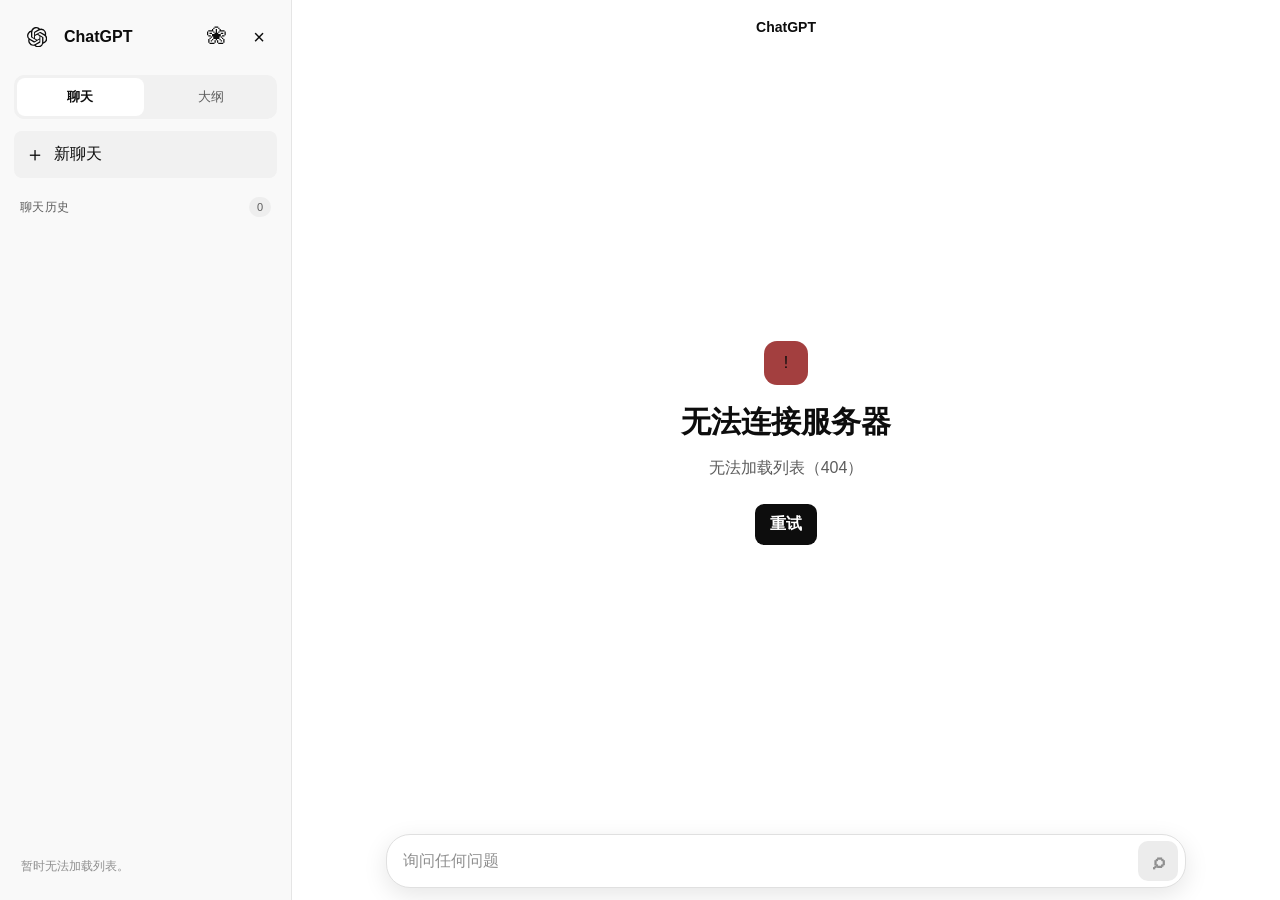
==== commit 89f643e6: "Land the GPT-style book-chat reader from the unmerged v2 line Co-Authored-By: Claude Code <noreply@a" ====
--- a/frontend/book-chat/index.html
+++ b/frontend/book-chat/index.html
@@ -16,7 +16,7 @@
   </script>
   <meta name="description" content="ChatGPT">
   <title>ChatGPT</title>
-  <link rel="stylesheet" href="style.css">
+  <link rel="stylesheet" href="style.css?v=3">
 </head>
 <body>
   <div class="app-shell">
@@ -110,6 +110,6 @@
   <div class="toast" id="toast" role="status" aria-live="polite" hidden></div>
   <script src="/jszip.min.js"></script>
   <script src="/epub.min.js"></script>
-  <script src="app.js"></script>
+  <script src="app.js?v=4"></script>
 </body>
 </html>
--- a/frontend/book-chat/style.css
+++ b/frontend/book-chat/style.css
@@ -45,7 +45,7 @@
   --toast-shadow: 0 8px 28px rgba(0, 0, 0, .35);
   --sidebar-width: 292px;
   --canvas-width: 800px;
-  font-family: Inter, ui-sans-serif, -apple-system, BlinkMacSystemFont, "Segoe UI", "Microsoft YaHei", sans-serif;
+  font-family: ui-sans-serif, -apple-system, BlinkMacSystemFont, "Segoe UI", "PingFang SC", "Microsoft YaHei", Arial, sans-serif;
 }
 
 html[data-theme="light"] {
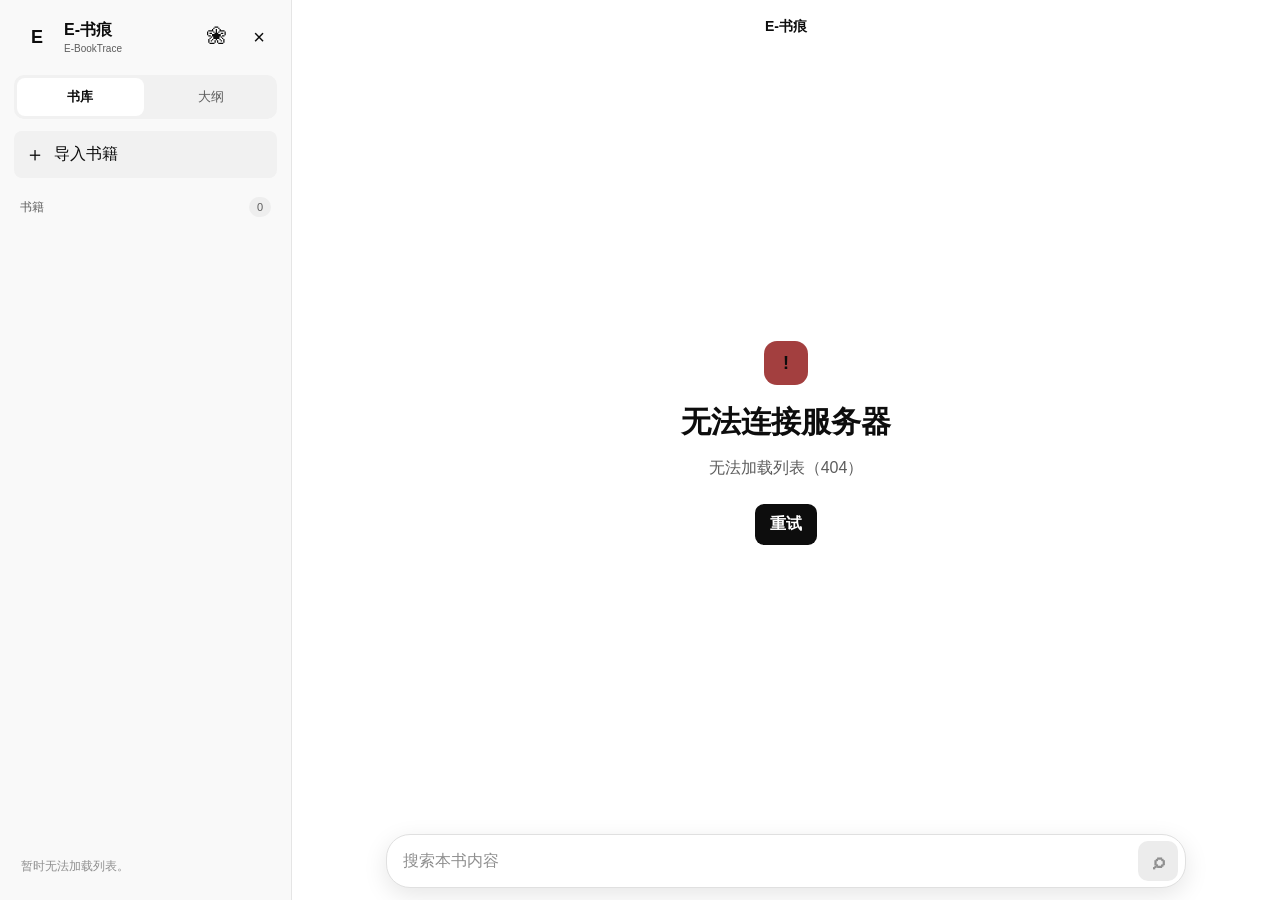
==== commit 9c44007c: "Rename product to E-BookTrace" ====
--- a/frontend/book-chat/index.html
+++ b/frontend/book-chat/index.html
@@ -14,17 +14,17 @@
       document.querySelector('meta[name="theme-color"]').content = theme === 'light' ? '#ffffff' : theme === 'sepia' ? '#f6efdd' : '#171717';
     } catch (_error) {}
   </script>
-  <meta name="description" content="ChatGPT">
-  <title>ChatGPT</title>
-  <link rel="stylesheet" href="style.css?v=3">
+  <meta name="description" content="E-书痕 GPT 风格阅读器，专注 EPUB 书库、目录与本书搜索">
+  <title>E-书痕 · GPT 风格阅读器</title>
+  <link rel="stylesheet" href="style.css?v=4">
 </head>
 <body>
   <div class="app-shell">
     <aside class="sidebar" id="sidebar" aria-label="侧栏" aria-hidden="false">
       <div class="sidebar-header">
-        <a class="brand" href="/book-chat/" aria-label="ChatGPT 首页">
-          <span class="brand-mark" aria-hidden="true"><svg viewBox="0 0 24 24" fill="currentColor"><path d="M22.2819 9.8211a5.9847 5.9847 0 0 0-.5157-4.9108 6.0462 6.0462 0 0 0-6.5098-2.9A6.0651 6.0651 0 0 0 4.9807 4.1818a5.9847 5.9847 0 0 0-3.9977 2.9 6.0462 6.0462 0 0 0 .7427 7.0966 5.98 5.98 0 0 0 .511 4.9107 6.051 6.051 0 0 0 6.5146 2.9001A5.9847 5.9847 0 0 0 13.2599 24a6.0557 6.0557 0 0 0 5.7718-4.2058 5.9894 5.9894 0 0 0 3.9977-2.9001 6.0557 6.0557 0 0 0-.7475-7.0729zm-9.022 12.6081a4.4755 4.4755 0 0 1-2.8764-1.0408l.1419-.0804 4.7783-2.7582a.7948.7948 0 0 0 .3927-.6813v-6.7369l2.02 1.1686a.071.071 0 0 1 .038.052v5.5826a4.504 4.504 0 0 1-4.4945 4.4944zm-9.6607-4.1254a4.4708 4.4708 0 0 1-.5346-3.0137l.142.0852 4.783 2.7582a.7712.7712 0 0 0 .7806 0l5.8428-3.3685v2.3324a.0804.0804 0 0 1-.0332.0615L9.74 19.9502a4.4992 4.4992 0 0 1-6.1408-1.6464zM2.3408 7.8956a4.485 4.485 0 0 1 2.3655-1.9728V11.6a.7664.7664 0 0 0 .3879.6765l5.8144 3.3543-2.0201 1.1685a.0757.0757 0 0 1-.071 0l-4.8303-2.7865A4.504 4.504 0 0 1 2.3408 7.872zm16.5963 3.8558L13.1038 8.364 15.1192 7.2a.0757.0757 0 0 1 .071 0l4.8303 2.7913a4.4944 4.4944 0 0 1-.6765 8.1042v-5.6772a.79.79 0 0 0-.407-.667zm2.0107-3.0231l-.142-.0852-4.7735-2.7818a.7759.7759 0 0 0-.7854 0L9.409 9.2297V6.8974a.0662.0662 0 0 1 .0284-.0615l4.8303-2.7866a4.4992 4.4992 0 0 1 6.6802 4.66zM8.3065 12.863l-2.02-1.1638a.0804.0804 0 0 1-.038-.0567V6.0742a4.4992 4.4992 0 0 1 7.3757-3.4537l-.142.0805L8.704 5.459a.7948.7948 0 0 0-.3927.6813zm1.0976-2.3654l2.602-1.4998 2.6069 1.4998v2.9994l-2.5974 1.4997-2.6067-1.4997Z"/></svg></span>
-          <span><strong>ChatGPT</strong></span>
+        <a class="brand" href="/book-chat/" aria-label="E-书痕首页">
+          <span class="brand-mark" aria-hidden="true">E</span>
+          <span><strong>E-书痕</strong><small>E-BookTrace</small></span>
         </a>
         <div class="sidebar-header-actions">
           <button class="icon-button theme-toggle" id="theme-toggle" type="button" aria-label="切换到浅色模式" title="切换到浅色模式">
@@ -35,7 +35,7 @@
       </div>
 
       <div class="sidebar-tabs" role="tablist" aria-label="导航">
-        <button class="sidebar-tab" id="library-tab" type="button" role="tab" aria-selected="true" aria-controls="library-panel" tabindex="0">聊天</button>
+        <button class="sidebar-tab" id="library-tab" type="button" role="tab" aria-selected="true" aria-controls="library-panel" tabindex="0">书库</button>
         <button class="sidebar-tab" id="toc-tab" type="button" role="tab" aria-selected="false" aria-controls="toc-panel" tabindex="-1">大纲</button>
       </div>
 
@@ -43,12 +43,12 @@
         <div class="sidebar-actions">
           <input id="epub-input" type="file" accept=".epub,application/epub+zip" hidden>
           <button class="primary-sidebar-button" id="import-button" type="button">
-            <span aria-hidden="true">＋</span><span>新聊天</span>
+            <span aria-hidden="true">＋</span><span>导入书籍</span>
           </button>
         </div>
         <div class="section-heading">
-          <h2>聊天历史</h2>
-          <span id="library-count" aria-label="对话数量">0</span>
+          <h2>书籍</h2>
+          <span id="library-count" aria-label="书籍数量">0</span>
         </div>
         <div class="book-list" id="book-list" role="list" aria-live="polite"></div>
         <p class="sidebar-empty" id="library-empty" role="status">正在加载…</p>
@@ -56,10 +56,10 @@
 
       <section class="sidebar-panel toc-panel" id="toc-panel" role="tabpanel" aria-labelledby="toc-tab" hidden>
         <div class="toc-book-summary" aria-live="polite">
-          <strong id="toc-book-title">ChatGPT</strong>
+          <strong id="toc-book-title">E-书痕</strong>
         </div>
         <nav class="toc-list" id="toc-list" aria-label="大纲"></nav>
-        <p class="sidebar-empty" id="toc-empty">选择对话后显示大纲。</p>
+        <p class="sidebar-empty" id="toc-empty">选择书籍后显示大纲。</p>
       </section>
 
     </aside>
@@ -69,19 +69,19 @@
     <main class="reader-main">
       <header class="topbar">
         <button class="icon-button" id="open-sidebar" type="button" aria-label="打开侧栏" aria-controls="sidebar" aria-expanded="false">☰</button>
-        <h1 id="chapter-title" aria-live="polite">ChatGPT</h1>
+        <h1 id="chapter-title" aria-live="polite">E-书痕</h1>
         <span class="progress-label" id="progress-label" aria-label="进度" hidden>0%</span>
       </header>
 
       <div class="reader-content">
-        <section class="reading-canvas" aria-label="对话内容">
+        <section class="reading-canvas" aria-label="书籍内容">
           <div class="reader-stage">
             <div class="epub-container" id="epub-container"></div>
             <div class="reader-state" id="reader-state" role="status" aria-live="polite">
-              <div class="state-mark" id="state-mark" aria-hidden="true"><svg viewBox="0 0 24 24" fill="currentColor"><path d="M22.2819 9.8211a5.9847 5.9847 0 0 0-.5157-4.9108 6.0462 6.0462 0 0 0-6.5098-2.9A6.0651 6.0651 0 0 0 4.9807 4.1818a5.9847 5.9847 0 0 0-3.9977 2.9 6.0462 6.0462 0 0 0 .7427 7.0966 5.98 5.98 0 0 0 .511 4.9107 6.051 6.051 0 0 0 6.5146 2.9001A5.9847 5.9847 0 0 0 13.2599 24a6.0557 6.0557 0 0 0 5.7718-4.2058 5.9894 5.9894 0 0 0 3.9977-2.9001 6.0557 6.0557 0 0 0-.7475-7.0729zm-9.022 12.6081a4.4755 4.4755 0 0 1-2.8764-1.0408l.1419-.0804 4.7783-2.7582a.7948.7948 0 0 0 .3927-.6813v-6.7369l2.02 1.1686a.071.071 0 0 1 .038.052v5.5826a4.504 4.504 0 0 1-4.4945 4.4944zm-9.6607-4.1254a4.4708 4.4708 0 0 1-.5346-3.0137l.142.0852 4.783 2.7582a.7712.7712 0 0 0 .7806 0l5.8428-3.3685v2.3324a.0804.0804 0 0 1-.0332.0615L9.74 19.9502a4.4992 4.4992 0 0 1-6.1408-1.6464zM2.3408 7.8956a4.485 4.485 0 0 1 2.3655-1.9728V11.6a.7664.7664 0 0 0 .3879.6765l5.8144 3.3543-2.0201 1.1685a.0757.0757 0 0 1-.071 0l-4.8303-2.7865A4.504 4.504 0 0 1 2.3408 7.872zm16.5963 3.8558L13.1038 8.364 15.1192 7.2a.0757.0757 0 0 1 .071 0l4.8303 2.7913a4.4944 4.4944 0 0 1-.6765 8.1042v-5.6772a.79.79 0 0 0-.407-.667zm2.0107-3.0231l-.142-.0852-4.7735-2.7818a.7759.7759 0 0 0-.7854 0L9.409 9.2297V6.8974a.0662.0662 0 0 1 .0284-.0615l4.8303-2.7866a4.4992 4.4992 0 0 1 6.6802 4.66zM8.3065 12.863l-2.02-1.1638a.0804.0804 0 0 1-.038-.0567V6.0742a4.4992 4.4992 0 0 1 7.3757-3.4537l-.142.0805L8.704 5.459a.7948.7948 0 0 0-.3927.6813zm1.0976-2.3654l2.602-1.4998 2.6069 1.4998v2.9994l-2.5974 1.4997-2.6067-1.4997Z"/></svg></div>
-              <h2 id="state-title">有什么可以帮忙的？</h2>
-              <p id="state-description">从左侧选择对话继续，或开始一个新对话。</p>
-              <button class="state-action" id="state-action" type="button">新聊天</button>
+              <div class="state-mark" id="state-mark" aria-hidden="true">E</div>
+              <h2 id="state-title">选择一本书开始阅读</h2>
+              <p id="state-description">从左侧书库选择书籍，或导入一本 EPUB。</p>
+              <button class="state-action" id="state-action" type="button">导入书籍</button>
             </div>
           </div>
         </section>
@@ -99,7 +99,7 @@
           </div>
           <div class="composer">
             <label class="sr-only" for="search-input">搜索</label>
-            <input id="search-input" type="search" placeholder="询问任何问题" autocomplete="off" aria-autocomplete="list" aria-controls="search-results" aria-expanded="false" disabled>
+            <input id="search-input" type="search" placeholder="搜索本书内容" autocomplete="off" aria-autocomplete="list" aria-controls="search-results" aria-expanded="false" disabled>
             <button class="search-jump" id="search-jump" type="button" aria-label="跳转到搜索结果" disabled>⌕</button>
           </div>
         </footer>
@@ -110,6 +110,6 @@
   <div class="toast" id="toast" role="status" aria-live="polite" hidden></div>
   <script src="/jszip.min.js"></script>
   <script src="/epub.min.js"></script>
-  <script src="app.js?v=4"></script>
+  <script src="app.js?v=5"></script>
 </body>
 </html>
--- a/frontend/book-chat/style.css
+++ b/frontend/book-chat/style.css
@@ -263,14 +263,17 @@
   width: 34px;
   height: 34px;
   place-items: center;
+  border: 1px solid var(--border);
   border-radius: 10px;
   color: var(--text);
-}
-
-.brand-mark svg,
-.state-mark svg {
-  width: 60%;
-  height: 60%;
+  font-size: 18px;
+  font-weight: 700;
+}
+
+.brand > span:last-child small {
+  margin-top: 2px;
+  color: var(--muted);
+  font-size: 10px;
 }
 
 .brand > span:last-child {
